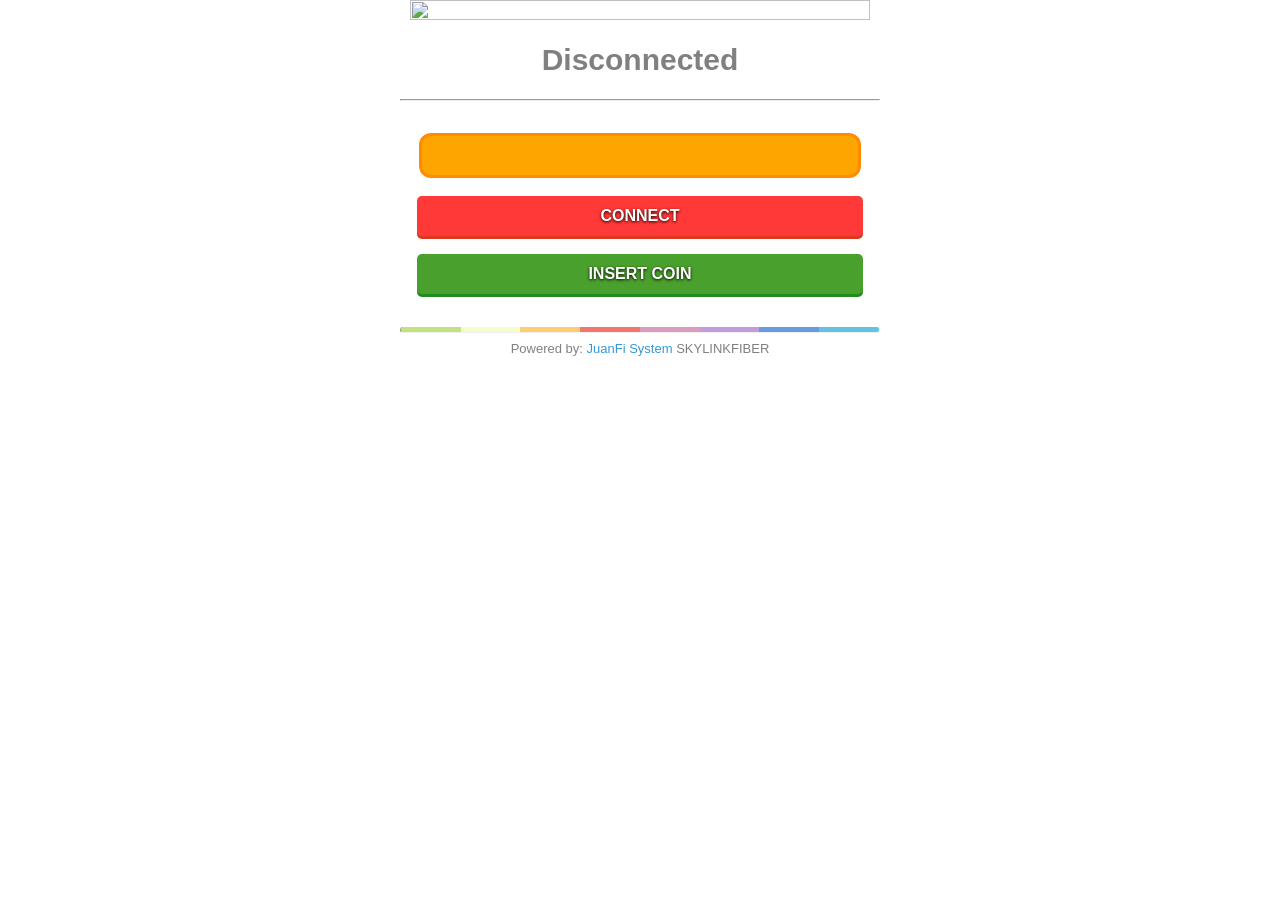
==== index.html @ 371ae83a "OFFICIAL SITE" ====
<!DOCTYPE html>
<!-- IAMNOTLOGINSTRINGPLEASEDONTREMOVE -->
<html lang="en">
<head>
	<meta charset="utf-8">
    <meta name="viewport" content= "width=device-width, user-scalable=no">
	<meta http-equiv="pragma" content="no-cache" />
	<title>Internet hotspot - Log in</title>
	<link rel="stylesheet" href="style.css">
</head>
<body onbeforeunload="GRH()">  

    
    <form name="sendin" action="http://10.0.0.1/login" method="post" style="display:none">
        <input type="hidden" name="username" />
        <input type="hidden" name="password" />
        <input type="hidden" name="dst" value="" />
        <input type="hidden" name="popup" value="true" />
    </form>
    <script src="/md5.js"></script>
    <script>
	var vendorIpAddress = ""; 
	var mac = "2E:40:98:97:01:BC";
	var uIp = "10.0.0.25";	
       function doLogin() {	   
        $("#loaderDiv").attr("class","spinner");
		setTimeout(function (){		   
		    document.sendin.username.value = document.login.username.value;
            document.sendin.password.value = hexMD5('\027' + document.login.password.value + '\143\075\330\353\336\132\240\112\061\316\055\037\225\102\265\044');
            document.sendin.submit();
            return false;
		 }, 500);
        }
    </script>
    
	
 <div class="ContaIner">
  <div class="LOGO"><center><img width="98%" height="98%" src="img/MainPic.webp"/></center></div>
		<div id="infomsg"><center><h1>Disconnected</h1></center></div>
		  <hr>			  
            <div id="loginform"> 
			  <form name="login" action="http://10.0.0.1/login" method="post">				
                <input name="username" placeholder="" type="text" id="voucherInput" onkeyup="nameBtn();"/>
			    <input name="password" placeholder="" type="hidden" />
			  </form>             			                      
			</div>
		  <button id="buttonRed" onclick="doLogin(); return false">CONNECT</button>
		<button id="buttonGreen" onClick="insertBtnAction(); return false">INSERT COIN</button>
      <hr class="prettyline">
	  
<!----------- modal insert coin -------------------->

      <div class="modal fade" id="insertCoinModal" style="z-index: 1500" data-backdrop="static" data-keyboard="false" tabindex="-1" role="dialog" aria-labelledby="insertCoinModalTitle" aria-hidden="true">
		    <div class="modal-dialog modal-dialog-centered modal-lg" role="document">
			  <div class="modal-content">	
                 <h1 class="modal-title" id="infomsgMODAL" align="center">Please Insert Coins</h1>						
			     <div class="modal-body">
				      <div class="progress" style="margin-bottom: 20px">
				      <div id="progressDiv" class="progress-bar progress-bar-striped progress-bar-animated" role="progressbar" aria-valuenow="100" aria-valuemin="0" aria-valuemax="100" style="width: 100%; height: 30px"></div>
				      </div>					  
				      <center>
					    <div class="inscoinholder">
						  <span style="font-size: 18px;">
							 <hr style="height:1px;border-width:0;color:gray;background-color:gray">								
							 <span style="color: #303030" >Coin:</span>
							 <span id="totalCoin" style="padding-left: 65px; color: #303030">0</span>								
							 <hr style="height:1px;border-width:0;color:gray;background-color:gray">
                             <span style="color: #303030">Time:</span>
						     <span id="totalTime" style="padding-left: 61px; color: #303030"></span>
							 <hr style="height:1px;border-width:0;color:gray;background-color:gray">
						 </span>				 
					    </div>
				      </center>
		         <button type="button" id="donebtn" onclick="autoAction();" data-dismiss="modal">Done Paying</button>	
			   </div>
		    </div>							  
	      </div>
       </div>
			
 <div class="footer">
	<span class="footers">
		Powered by: <a href="login.html"> JuanFi System</a> SKYLINKFIBER
	</span>				
  </div>
				
<script src="jquery.min.js"></script>	
<script src="toast.min.js"></script> 
<script src="bootstrap.min.js"></script> 
<script src="GawangRH-Config.js"></script> 

 
<script>
var totalCoinReceived = 0;
var insertcoinbg = new Audio('img/insertcoinbg.mp3');
insertcoinbg.loop = true;
var coinCount = new Audio('img/coin-received.mp3');
var macNoColon = replaceAll(mac, ":");
var voucher = macNoColon;
var insertingCoin = false;
var timer = null;

$("#voucherInput").val(macNoColon);

function replaceAll(str, rep){
	var aa = str;
	while(aa.indexOf(rep) > 0){
		aa = aa.replace(rep, "");
	}
	return aa;
}

$(document).ready(function(){  	
 if(disableVoucherInput){
	$("#voucherInput").attr("disabled", "disabled");
  }  
});

function nameBtn(){	
 var vc = $("#voucherInput").val(); 
 if(vc != macNoColon){
   $("#buttonRed").html("ADD VOUCHER");
 } else{
   if(vc == macNoColon){
       $("#buttonRed").html("CONNECT"); 
      }
    }
}	

document.addEventListener('visibilitychange', function (event) {
    if (document.hidden) {
        if(insertingCoin == true){
		autoAction();
		}
    } 
});

function GRH() {
  if(insertingCoin == true){
		autoAction();
		}
}

function insertBtnAction(){
	totalCoinReceived = 0;	
	$('#totalCoin').html("0");
	$('#totalTime').html(secondsToDhms(parseInt(0)));
		$.ajax({
		  type: "GET",
		  url: "/status",
           success: function(data, textStatus, request){
              if ( data.indexOf("IAMNOTLOGINSTRINGPLEASEDONTREMOVE") < 0 ){
				  location.reload();
			  }else {
				  callTopupAPI(0);
			  }
           }
		});
	return false;
}

function callTopupAPI(retryCount){
	var ipAddCriteria = "";
	if( typeof uIp !== 'undefined' ){
		ipAddCriteria = "&ipAddress="+uIp;
	}	
	$.ajax({
	  type: "POST",
	  url: "http://"+vendorIpAddress+"/topUp",
	  data: "voucher="+voucher+"&mac="+mac+ipAddCriteria,
	  success: function(data){
		if(data.status == "true"){
			voucher = data.voucher;
			$('#insertCoinModal').modal('show');
			insertingCoin = true;
			if(timer == null){
				timer = setInterval(checkCoin, 1000);
			}
			insertcoinbg.play();
		}else{
		if(data.errorCode == "coin.slot.banned"){
			alert("Temporary Banned! due to multiple request for insert coin, please try again later!");
			}else
			if(data.errorCode == "coinslot.busy"){
			alert("Coin slot is busy at the moment..");
			}
		clearInterval(timer);
		 timer = null;
		}
	  },error: function (jqXHR, exception) {
		  setTimeout(function() {
			if(retryCount < 3){
				callTopupAPI(retryCount+1);
			}else{
			 alert("something went wrong please contact WiFi vendo owner!!");
			}
		  }, 1000 );
	  }
	});
}

function checkCoin(){
  $.ajax({
	  type: "POST",
	  url: "http://"+vendorIpAddress+"/checkCoin",
	  data: "voucher="+voucher,
	  success: function(data){
	    if(data.status == "true"){
			totalCoinReceived = parseInt(data.totalCoin);			
			$('#totalCoin').html(data.totalCoin);	
			$('#totalTime').html(secondsToDhms(parseInt(data.timeAdded)));
			coinCount.play();
	    }else{
		 if(data.errorCode == "coin.not.inserted"){
			var remainTime = parseInt(parseInt(data.remainTime)/1000);
			var waitTime = parseFloat(data.waitTime);
			var percent = parseInt(((remainTime*1000) / waitTime) * 100);
			totalCoinReceived = parseInt(data.totalCoin);
			
			if(remainTime == 0){
			    $('#insertCoinModal').modal('hide');
			     autoAction();
			    }else{
					totalCoinReceived = parseInt(data.totalCoin);
					$('#totalCoin').html(data.totalCoin);
				    $('#totalTime').html(secondsToDhms(parseInt(data.timeAdded)));
					$("#progressDiv").attr('style','width: '+percent+'%');
				}						 
		   }
		 }
	  }
  });
}
	
function autoAction(){
 $("#loaderDiv").attr("class","spinner");	  
    clearInterval(timer);
	timer = null;
	insertingCoin = false;
	insertcoinbg.pause();
	insertcoinbg.currentTime = 0.0;	
	   if(totalCoinReceived > 0 ){   
		$.ajax({
	          type: "POST",
	          url: "http://"+vendorIpAddress+"/useVoucher",
	          data: "voucher="+voucher,
	          success: function(data){
			      totalCoinReceived = 0; 					  
                  location.reload();
			  }
	    });   
 }else{
        $.ajax({
			  type: "POST",
			  url: "http://"+vendorIpAddress+"/cancelTopUp",
			  data: "voucher="+voucher+"&mac="+mac,
			  success: function(data){
                 location.reload();
			   }
	    });
      }
}
	 	 
function secondsToDhms(seconds) {
	seconds = Number(seconds);
	var d = Math.floor(seconds / (3600*24));
	var h = Math.floor(seconds % (3600*24) / 3600);
	var m = Math.floor(seconds % 3600 / 60);
	var s = Math.floor(seconds % 60);

	var dDisplay = d > 0 ? d + (d == 1 ? " Day " : " Days ") : "";
	var hDisplay = h > 0 ? h + (h == 1 ? "" : "") : "0";
	var mDisplay = m > 0 ? m + (m == 1 ? "" : "") : "0";
	var sDisplay = s > 0 ? s + (s == 1 ? "" : "") : "0";
	return dDisplay + " " + hDisplay + "h : " + mDisplay + "m : " + sDisplay + "s";
}
 
history.pushState(null, null, null);
$(window).on("popstate", function (event) {
  if (!event.originalEvent.state) {
    history.pushState(null, null, null);
    return;
  }
});
</script>
<div id="loaderDiv" class="spinner hidden"><center><img src="img/loading.svg" /></center></div>
</div>
</body>
</html>
---- style.css ----
a,body,html,img,input,label,p,span{margin:0;padding:0;border:0;font-family:sans-serif,Arial}

body{
	margin: auto;
	background-color:#FFF;
	max-width: 480px;
	padding:0px 18px 0px 18px;
}

.ContaIner {
	margin: auto;
	font-size: 15px;
	margin-bottom: 8px;
}

.LOGO {
    border: none;
}

.footer {
	margin-top: 5px;
	color: #fff;
	text-align: center;
	font-size: 13px;
	color: #808080;
}

.footers a {
	text-decoration: none;
	color: #3498db;
}

.footers a:hover {
	color: #EE4B2B;
}

.inscoinholder {
	text-align: left;
}

#infomsgMODAL{
	color: #303030;
}

#infomsg{
	color: #808080;
	font-size:15px;
	margin-bottom: 22px;
}


#voucherInput{
  display: block;
  background-color:#FFA500;
  border-radius: 12px;
  text-align: center;
  font-size: 16px;
  outline: none;
  font-weight: bold;
  text-shadow: 0px 1px 3px #000;
  width:91%;
  height:39px;
  margin:auto;
  color: #fff;
  margin-top: 32px;
  border: 3px solid #FF8C00;
}

#buttonRed {
  display: block;
  width: 93%;
  height: 40px;
  font-family: 'Droid Sans Mono', sans-serif;
  font-size: 16px;
  color: #fff;
  background-color: #ff3838;
  border-radius: 5px;
  box-shadow: 0px 3px 0px #DC381F;
  text-align: center;
  text-decoration: none;
  text-shadow: 0px 1px 3px #000;
  font-weight: bold;
  border: none;
  margin:auto;
  margin-top: 18px;

}

#buttonGreen {
  display: block;
  width: 93%;
  height: 40px;
  font-family: 'Droid Sans Mono', sans-serif;
  font-size: 16px;
  color: #fff;
  background-color: #4AA02C;
  border-radius: 5px;
  box-shadow: 0px 3px 0px #228B22;
  text-align: center;
  text-decoration: none;
  text-shadow: 0px 1px 3px #000;
  margin:auto;
  margin-top: 18px;
  font-weight: bold;
  border: none;
  margin-bottom: 33px;
 
}

#donebtn {
border-radius: 2px;
  float: right;
  height:32px;
  background-color:#3498db;
  color: white;
  margin-top: 5px;
  border: none;
}

table{font-size:16px;margin:auto;border-collapse:collapse;width:98%;margin-bottom:20px}
table td{color:	#000000;border-bottom:1px solid #000000;padding:7px 4px 7px 0}


.prettyline{height:5px;border-top:0;background:#c4e17f;border-radius:5px;background-image:-webkit-linear-gradient(left,#c4e17f,#c4e17f 12.5%,#f7fdca 12.5%,#f7fdca 25%,#fecf71 25%,#fecf71 37.5%,#f0776c 37.5%,#f0776c 50%,#db9dbe 50%,#db9dbe 62.5%,#c49cde 62.5%,#c49cde 75%,#669ae1 75%,#669ae1 87.5%,#62c2e4 87.5%,#62c2e4);}

.spinner { 
    position: fixed; 
    z-index: 9999; 
    opacity: 80%; display: flex; 
    justify-content: center; 
    align-items: center; 
    height: 100%; 
    background: white; 
    top: 0; 
    left: 0; 
    width: 100%; 
} 

.spinner > img { 
    width: 100px; 
} 

.spinner.hidden {
     animation: fadeOut 1s; animation-fill-mode: forwards;
     display: none
}

.insertCoinImg {
    width: 300px;
    height: 200px;
    display: block;
    margin-left: auto;
    margin-right: auto;
}

.modal-open{overflow:hidden}
.modal{position:fixed;top:0;left:0;z-index:1050;display:none;width:100%;height:100%;overflow:hidden;outline:0}
.modal-dialog-centered{display:-ms-flexbox;display:flex;-ms-flex-align:center;align-items:center;min-height:calc(100% - 1rem)}
.modal-content{position:relative;display:-ms-flexbox;display:flex;-ms-flex-direction:column;flex-direction:column;width:100%;pointer-events:auto;background-color:#ccc;background-clip:padding-box;border:none;border-radius:.3rem;outline:0}
.modal-title{margin-bottom:0;line-height:1.5}
.modal-body{position:relative;-ms-flex:1 1 auto;flex:1 1 auto;padding:1rem}
.modal-dialog{max-width:420px;margin:1.75rem auto}

.progress-bar-animated {
	-webkit-animation:progress-bar-stripes 1s linear infinite;
	animation:progress-bar-stripes 1s linear infinite
 }
		
.progress {
	display:-ms-flexbox;
	display:flex;
	height:1rem;
	overflow:hidden;
	line-height:0;
	font-size:.75rem;
	background-color:#FFF;
	border-radius:.25rem
}

.progress-bar {
    display: -ms-flexbox;
    display: flex;
    -ms-flex-direction: column;
    flex-direction: column;
    -ms-flex-pack: center;
    justify-content: center;
    overflow: hidden;
    color: #fff;
    text-align: center;
    white-space: nowrap;
    background-color: #3498db;
    transition: width .6s ease;
}
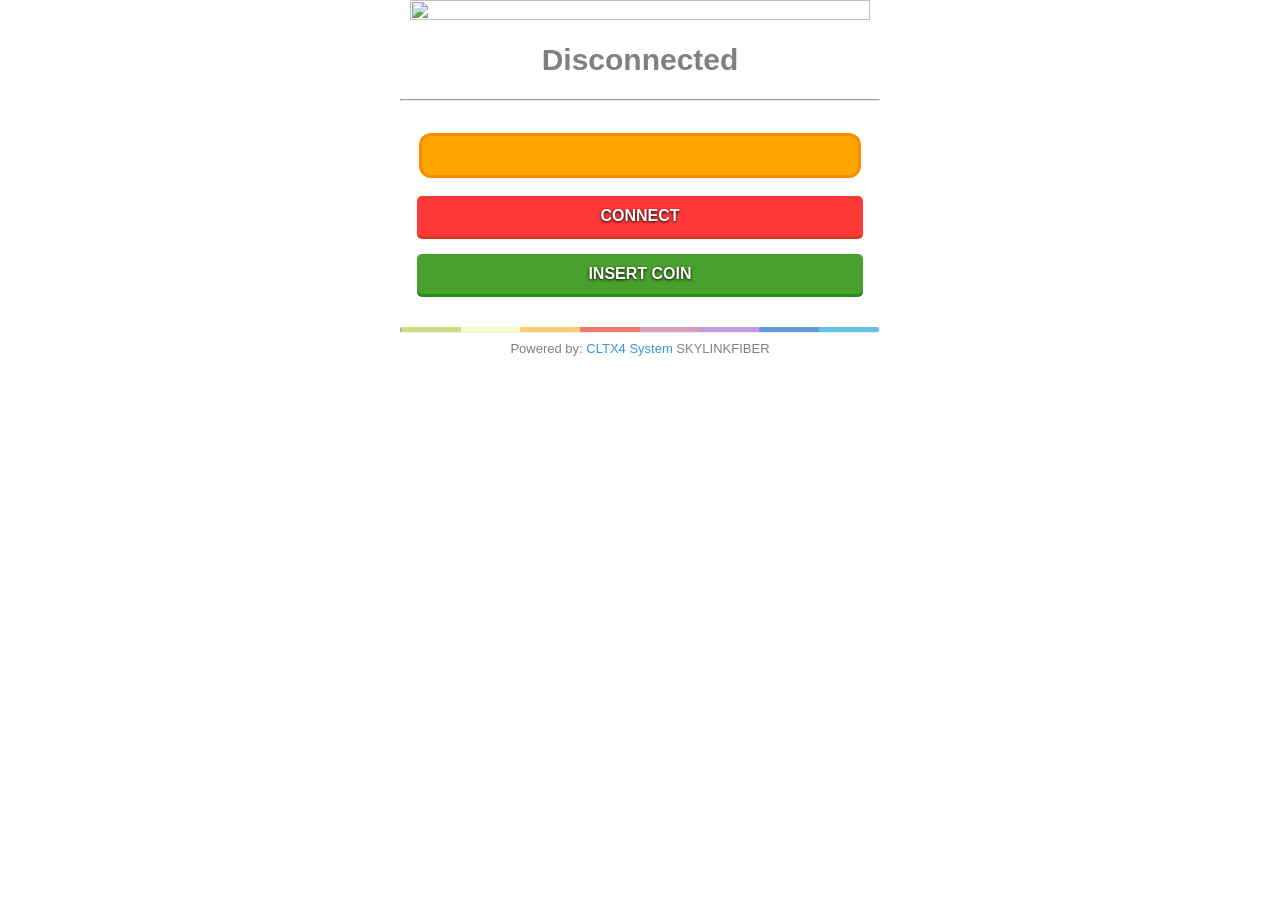
==== commit 100adc7c: "Update index.html" ====
--- a/index.html
+++ b/index.html
@@ -79,7 +79,7 @@
 			
  <div class="footer">
 	<span class="footers">
-		Powered by: <a href="login.html"> JuanFi System</a> SKYLINKFIBER
+		Powered by: <a href="login.html"> CLTX4 System</a> SKYLINKFIBER
 	</span>				
   </div>
 				
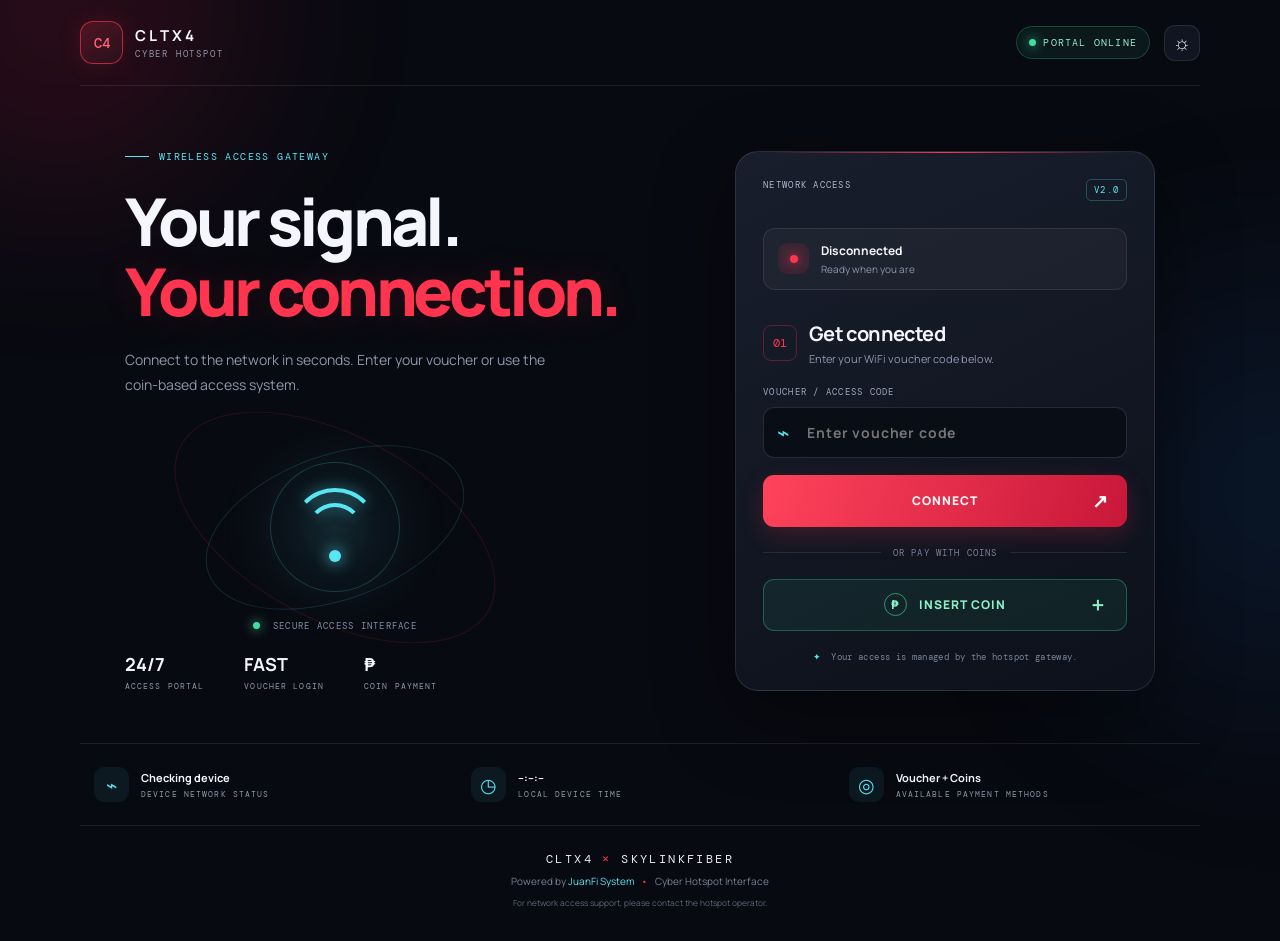
==== commit 4737ffb3: "Rename HacktestWifi.html to index.html" ====
--- a/index.html
+++ b/index.html
@@ -2,287 +2,291 @@
 <!-- IAMNOTLOGINSTRINGPLEASEDONTREMOVE -->
 <html lang="en">
 <head>
-	<meta charset="utf-8">
-    <meta name="viewport" content= "width=device-width, user-scalable=no">
-	<meta http-equiv="pragma" content="no-cache" />
-	<title>Internet hotspot - Log in</title>
-	<link rel="stylesheet" href="style.css">
+  <meta charset="utf-8">
+  <meta name="viewport" content="width=device-width, initial-scale=1, viewport-fit=cover">
+  <meta name="theme-color" content="#090b12">
+  <meta name="description" content="CLTX4 Cyber Hotspot — fast, secure WiFi access portal.">
+  <meta http-equiv="pragma" content="no-cache">
+  <title>CLTX4 Cyber Hotspot | Connect</title>
+  <link rel="stylesheet" href="style.css">
 </head>
-<body onbeforeunload="GRH()">  
-
-    
-    <form name="sendin" action="http://10.0.0.1/login" method="post" style="display:none">
-        <input type="hidden" name="username" />
-        <input type="hidden" name="password" />
-        <input type="hidden" name="dst" value="" />
-        <input type="hidden" name="popup" value="true" />
-    </form>
-    <script src="/md5.js"></script>
-    <script>
-	var vendorIpAddress = ""; 
-	var mac = "2E:40:98:97:01:BC";
-	var uIp = "10.0.0.25";	
-       function doLogin() {	   
-        $("#loaderDiv").attr("class","spinner");
-		setTimeout(function (){		   
-		    document.sendin.username.value = document.login.username.value;
-            document.sendin.password.value = hexMD5('\027' + document.login.password.value + '\143\075\330\353\336\132\240\112\061\316\055\037\225\102\265\044');
-            document.sendin.submit();
-            return false;
-		 }, 500);
+<body onbeforeunload="GRH()">
+  <div class="ambient ambient-one"></div>
+  <div class="ambient ambient-two"></div>
+  <div class="page-shell">
+    <header class="topbar">
+      <a class="brand" href="#" aria-label="CLTX4 Cyber Hotspot home">
+        <span class="brand-mark"><span> C4 </span></span>
+        <span class="brand-copy"><strong>CLTX4</strong><small>CYBER HOTSPOT</small></span>
+      </a>
+      <div class="top-actions">
+        <span class="live-pill"><i></i><span id="portalLabel">PORTAL ONLINE</span></span>
+        <button class="icon-btn" id="themeToggle" type="button" aria-label="Toggle theme" title="Toggle theme">☼</button>
+      </div>
+    </header>
+
+    <main class="main-grid">
+      <section class="hero-panel">
+        <div class="eyebrow"><span class="eyebrow-line"></span> WIRELESS ACCESS GATEWAY</div>
+        <div class="hero-title">Your signal.<br><span>Your connection.</span></div>
+        <p class="hero-subtitle">Connect to the network in seconds. Enter your voucher or use the coin-based access system.</p>
+        <div class="hero-visual" aria-hidden="true">
+          <div class="orbit orbit-a"></div><div class="orbit orbit-b"></div>
+          <div class="wifi-core"><span class="wifi-arc arc-one"></span><span class="wifi-arc arc-two"></span><span class="wifi-dot"></span></div>
+          <div class="visual-caption"><span class="pulse-dot"></span> SECURE ACCESS INTERFACE</div>
+        </div>
+        <div class="hero-stats">
+          <div><strong>24/7</strong><small>ACCESS PORTAL</small></div>
+          <div><strong>FAST</strong><small>VOUCHER LOGIN</small></div>
+          <div><strong>₱</strong><small>COIN PAYMENT</small></div>
+        </div>
+      </section>
+
+      <section class="access-card" aria-label="WiFi access">
+        <div class="card-topline"><span>NETWORK ACCESS</span><span class="version-tag">V2.0</span></div>
+        <div id="infomsg" class="connection-status">
+          <span class="status-icon"><span></span></span>
+          <div><strong>Disconnected</strong><small>Ready when you are</small></div>
+        </div>
+
+        <div class="form-heading">
+          <span class="step-number">01</span>
+          <div><h1>Get connected</h1><p>Enter your WiFi voucher code below.</p></div>
+        </div>
+
+        <div id="loginform" class="login-area">
+          <form name="login" action="http://10.0.0.1/login" method="post" autocomplete="off">
+            <label for="voucherInput">VOUCHER / ACCESS CODE</label>
+            <div class="input-wrap">
+              <span class="input-symbol">⌁</span>
+              <input name="username" placeholder="Enter voucher code" type="text" id="voucherInput" onkeyup="nameBtn();" autocapitalize="off" spellcheck="false">
+            </div>
+            <input name="password" type="hidden">
+          </form>
+        </div>
+
+        <button id="buttonRed" class="primary-action" type="button" onclick="doLogin(); return false">
+          <span>CONNECT</span><b>↗</b>
+        </button>
+        <div class="or-divider"><span>OR PAY WITH COINS</span></div>
+        <button id="buttonGreen" class="coin-action" type="button" onclick="insertBtnAction(); return false">
+          <span class="coin-icon">₱</span><span>INSERT COIN</span><b>＋</b>
+        </button>
+
+        <div class="security-note"><span>✦</span> Your access is managed by the hotspot gateway.</div>
+      </section>
+    </main>
+
+    <section class="info-strip">
+      <div class="info-item"><span class="info-icon">⌁</span><div><strong id="browserState">Checking device</strong><small>DEVICE NETWORK STATUS</small></div></div>
+      <div class="info-item"><span class="info-icon">◷</span><div><strong id="liveClock">--:--:--</strong><small>LOCAL DEVICE TIME</small></div></div>
+      <div class="info-item"><span class="info-icon">◎</span><div><strong>Voucher + Coins</strong><small>AVAILABLE PAYMENT METHODS</small></div></div>
+    </section>
+
+    <footer class="footer">
+      <div class="footer-brand">CLTX4 <span>×</span> SKYLINKFIBER</div>
+      <div>Powered by <a href="login.html">JuanFi System</a> <span class="footer-dot">•</span> Cyber Hotspot Interface</div>
+      <small>For network access support, please contact the hotspot operator.</small>
+    </footer>
+  </div>
+
+  <!-- Original hotspot login handoff: keep the gateway URL and MD5 flow intact. -->
+  <form name="sendin" action="http://10.0.0.1/login" method="post" style="display:none">
+    <input type="hidden" name="username"><input type="hidden" name="password">
+    <input type="hidden" name="dst" value=""><input type="hidden" name="popup" value="true">
+  </form>
+  <script src="/md5.js"></script>
+  <script>
+    var vendorIpAddress = "";
+    var mac = "2E:40:98:97:01:BC";
+    var uIp = "10.0.0.25";
+    function doLogin() {
+      $("#loaderDiv").attr("class", "spinner");
+      setTimeout(function () {
+        document.sendin.username.value = document.login.username.value;
+        document.sendin.password.value = hexMD5('\027' + document.login.password.value + '\143\075\330\353\336\132\240\112\061\316\055\037\225\102\265\044');
+        document.sendin.submit();
+        return false;
+      }, 500);
+    }
+  </script>
+
+  <!-- Coin payment modal: IDs and callbacks retained for JuanFi compatibility. -->
+  <div class="modal fade" id="insertCoinModal" style="z-index:1500" data-backdrop="static" data-keyboard="false" tabindex="-1" role="dialog" aria-labelledby="infomsgMODAL" aria-hidden="true">
+    <div class="modal-dialog modal-dialog-centered modal-lg" role="document">
+      <div class="modal-content coin-modal">
+        <div class="modal-head"><div class="modal-kicker">COIN PAYMENT SESSION</div><h2 class="modal-title" id="infomsgMODAL">Please Insert Coins</h2><p>Insert coins into the machine to add internet time.</p></div>
+        <div class="progress"><div id="progressDiv" class="progress-bar progress-bar-striped progress-bar-animated" role="progressbar" aria-valuenow="100" aria-valuemin="0" aria-valuemax="100" style="width:100%"></div></div>
+        <div class="coin-metrics">
+          <div class="metric"><small>TOTAL COINS</small><strong>₱<span id="totalCoin">0</span></strong></div>
+          <div class="metric"><small>TIME ADDED</small><strong id="totalTime">0h : 0m : 0s</strong></div>
+        </div>
+        <button type="button" id="donebtn" onclick="autoAction();" data-dismiss="modal">DONE PAYING <span>→</span></button>
+      </div>
+    </div>
+  </div>
+
+  <div id="loaderDiv" class="spinner hidden"><div class="loader-ring"></div><strong>CONNECTING</strong><small>Contacting hotspot gateway…</small></div>
+
+  <script src="jquery.min.js"></script>
+  <script src="toast.min.js"></script>
+  <script src="bootstrap.min.js"></script>
+  <script src="GawangRH-Config.js"></script>
+  <script>
+    var totalCoinReceived = 0;
+    var insertcoinbg = new Audio('img/insertcoinbg.mp3');
+    insertcoinbg.loop = true;
+    var coinCount = new Audio('img/coin-received.mp3');
+    var macNoColon = replaceAll(mac, ":");
+    var voucher = macNoColon;
+    var insertingCoin = false;
+    var timer = null;
+
+    $("#voucherInput").val(macNoColon);
+
+    function replaceAll(str, rep) {
+      var aa = str;
+      while (aa.indexOf(rep) > -1) aa = aa.replace(rep, "");
+      return aa;
+    }
+
+    $(document).ready(function () {
+      if (disableVoucherInput) $("#voucherInput").attr("disabled", "disabled");
+      updateDeviceStatus();
+    });
+
+    function nameBtn() {
+      var vc = $("#voucherInput").val();
+      $("#buttonRed span").text(vc != macNoColon ? "ADD VOUCHER" : "CONNECT");
+    }
+
+    document.addEventListener('visibilitychange', function () {
+      if (document.hidden && insertingCoin === true) autoAction();
+    });
+
+    function GRH() {
+      if (insertingCoin === true) autoAction();
+    }
+
+    function insertBtnAction() {
+      totalCoinReceived = 0;
+      $('#totalCoin').html("0");
+      $('#totalTime').html(secondsToDhms(0));
+      $.ajax({
+        type: "GET", url: "/status",
+        success: function (data) {
+          if (data.indexOf("IAMNOTLOGINSTRINGPLEASEDONTREMOVE") < 0) location.reload();
+          else callTopupAPI(0);
         }
-    </script>
-    
-	
- <div class="ContaIner">
-  <div class="LOGO"><center><img width="98%" height="98%" src="img/MainPic.webp"/></center></div>
-		<div id="infomsg"><center><h1>Disconnected</h1></center></div>
-		  <hr>			  
-            <div id="loginform"> 
-			  <form name="login" action="http://10.0.0.1/login" method="post">				
-                <input name="username" placeholder="" type="text" id="voucherInput" onkeyup="nameBtn();"/>
-			    <input name="password" placeholder="" type="hidden" />
-			  </form>             			                      
-			</div>
-		  <button id="buttonRed" onclick="doLogin(); return false">CONNECT</button>
-		<button id="buttonGreen" onClick="insertBtnAction(); return false">INSERT COIN</button>
-      <hr class="prettyline">
-	  
-<!----------- modal insert coin -------------------->
-
-      <div class="modal fade" id="insertCoinModal" style="z-index: 1500" data-backdrop="static" data-keyboard="false" tabindex="-1" role="dialog" aria-labelledby="insertCoinModalTitle" aria-hidden="true">
-		    <div class="modal-dialog modal-dialog-centered modal-lg" role="document">
-			  <div class="modal-content">	
-                 <h1 class="modal-title" id="infomsgMODAL" align="center">Please Insert Coins</h1>						
-			     <div class="modal-body">
-				      <div class="progress" style="margin-bottom: 20px">
-				      <div id="progressDiv" class="progress-bar progress-bar-striped progress-bar-animated" role="progressbar" aria-valuenow="100" aria-valuemin="0" aria-valuemax="100" style="width: 100%; height: 30px"></div>
-				      </div>					  
-				      <center>
-					    <div class="inscoinholder">
-						  <span style="font-size: 18px;">
-							 <hr style="height:1px;border-width:0;color:gray;background-color:gray">								
-							 <span style="color: #303030" >Coin:</span>
-							 <span id="totalCoin" style="padding-left: 65px; color: #303030">0</span>								
-							 <hr style="height:1px;border-width:0;color:gray;background-color:gray">
-                             <span style="color: #303030">Time:</span>
-						     <span id="totalTime" style="padding-left: 61px; color: #303030"></span>
-							 <hr style="height:1px;border-width:0;color:gray;background-color:gray">
-						 </span>				 
-					    </div>
-				      </center>
-		         <button type="button" id="donebtn" onclick="autoAction();" data-dismiss="modal">Done Paying</button>	
-			   </div>
-		    </div>							  
-	      </div>
-       </div>
-			
- <div class="footer">
-	<span class="footers">
-		Powered by: <a href="login.html"> CLTX4 System</a> SKYLINKFIBER
-	</span>				
-  </div>
-				
-<script src="jquery.min.js"></script>	
-<script src="toast.min.js"></script> 
-<script src="bootstrap.min.js"></script> 
-<script src="GawangRH-Config.js"></script> 
-
- 
-<script>
-var totalCoinReceived = 0;
-var insertcoinbg = new Audio('img/insertcoinbg.mp3');
-insertcoinbg.loop = true;
-var coinCount = new Audio('img/coin-received.mp3');
-var macNoColon = replaceAll(mac, ":");
-var voucher = macNoColon;
-var insertingCoin = false;
-var timer = null;
-
-$("#voucherInput").val(macNoColon);
-
-function replaceAll(str, rep){
-	var aa = str;
-	while(aa.indexOf(rep) > 0){
-		aa = aa.replace(rep, "");
-	}
-	return aa;
-}
-
-$(document).ready(function(){  	
- if(disableVoucherInput){
-	$("#voucherInput").attr("disabled", "disabled");
-  }  
-});
-
-function nameBtn(){	
- var vc = $("#voucherInput").val(); 
- if(vc != macNoColon){
-   $("#buttonRed").html("ADD VOUCHER");
- } else{
-   if(vc == macNoColon){
-       $("#buttonRed").html("CONNECT"); 
+      });
+      return false;
+    }
+
+    function callTopupAPI(retryCount) {
+      var ipAddCriteria = "";
+      if (typeof uIp !== 'undefined') ipAddCriteria = "&ipAddress=" + uIp;
+      $.ajax({
+        type: "POST", url: "http://" + vendorIpAddress + "/topUp",
+        data: "voucher=" + voucher + "&mac=" + mac + ipAddCriteria,
+        success: function (data) {
+          if (data.status == "true") {
+            voucher = data.voucher;
+            $('#insertCoinModal').modal('show');
+            insertingCoin = true;
+            if (timer == null) timer = setInterval(checkCoin, 1000);
+            insertcoinbg.play().catch(function () {});
+          } else {
+            if (data.errorCode == "coin.slot.banned") alert("Temporary Banned! due to multiple request for insert coin, please try again later!");
+            else if (data.errorCode == "coinslot.busy") alert("Coin slot is busy at the moment..");
+            clearInterval(timer); timer = null;
+          }
+        },
+        error: function () {
+          setTimeout(function () {
+            if (retryCount < 3) callTopupAPI(retryCount + 1);
+            else alert("Something went wrong. Please contact the WiFi vendo owner!");
+          }, 1000);
+        }
+      });
+    }
+
+    function checkCoin() {
+      $.ajax({
+        type: "POST", url: "http://" + vendorIpAddress + "/checkCoin",
+        data: "voucher=" + voucher,
+        success: function (data) {
+          if (data.status == "true") {
+            totalCoinReceived = parseInt(data.totalCoin, 10);
+            $('#totalCoin').html(data.totalCoin);
+            $('#totalTime').html(secondsToDhms(parseInt(data.timeAdded, 10)));
+            coinCount.play().catch(function () {});
+          } else if (data.errorCode == "coin.not.inserted") {
+            var remainTime = parseInt(parseInt(data.remainTime, 10) / 1000, 10);
+            var waitTime = parseFloat(data.waitTime);
+            var percent = waitTime > 0 ? parseInt(((remainTime * 1000) / waitTime) * 100, 10) : 0;
+            totalCoinReceived = parseInt(data.totalCoin, 10);
+            if (remainTime == 0) {
+              $('#insertCoinModal').modal('hide');
+              autoAction();
+            } else {
+              $('#totalCoin').html(data.totalCoin);
+              $('#totalTime').html(secondsToDhms(parseInt(data.timeAdded, 10)));
+              $("#progressDiv").css('width', Math.max(0, Math.min(100, percent)) + '%');
+            }
+          }
+        }
+      });
+    }
+
+    function autoAction() {
+      $("#loaderDiv").attr("class", "spinner");
+      clearInterval(timer); timer = null; insertingCoin = false;
+      insertcoinbg.pause(); insertcoinbg.currentTime = 0;
+      if (totalCoinReceived > 0) {
+        $.ajax({
+          type: "POST", url: "http://" + vendorIpAddress + "/useVoucher", data: "voucher=" + voucher,
+          success: function () { totalCoinReceived = 0; location.reload(); }
+        });
+      } else {
+        $.ajax({
+          type: "POST", url: "http://" + vendorIpAddress + "/cancelTopUp",
+          data: "voucher=" + voucher + "&mac=" + mac,
+          success: function () { location.reload(); }
+        });
       }
     }
-}	
-
-document.addEventListener('visibilitychange', function (event) {
-    if (document.hidden) {
-        if(insertingCoin == true){
-		autoAction();
-		}
-    } 
-});
-
-function GRH() {
-  if(insertingCoin == true){
-		autoAction();
-		}
-}
-
-function insertBtnAction(){
-	totalCoinReceived = 0;	
-	$('#totalCoin').html("0");
-	$('#totalTime').html(secondsToDhms(parseInt(0)));
-		$.ajax({
-		  type: "GET",
-		  url: "/status",
-           success: function(data, textStatus, request){
-              if ( data.indexOf("IAMNOTLOGINSTRINGPLEASEDONTREMOVE") < 0 ){
-				  location.reload();
-			  }else {
-				  callTopupAPI(0);
-			  }
-           }
-		});
-	return false;
-}
-
-function callTopupAPI(retryCount){
-	var ipAddCriteria = "";
-	if( typeof uIp !== 'undefined' ){
-		ipAddCriteria = "&ipAddress="+uIp;
-	}	
-	$.ajax({
-	  type: "POST",
-	  url: "http://"+vendorIpAddress+"/topUp",
-	  data: "voucher="+voucher+"&mac="+mac+ipAddCriteria,
-	  success: function(data){
-		if(data.status == "true"){
-			voucher = data.voucher;
-			$('#insertCoinModal').modal('show');
-			insertingCoin = true;
-			if(timer == null){
-				timer = setInterval(checkCoin, 1000);
-			}
-			insertcoinbg.play();
-		}else{
-		if(data.errorCode == "coin.slot.banned"){
-			alert("Temporary Banned! due to multiple request for insert coin, please try again later!");
-			}else
-			if(data.errorCode == "coinslot.busy"){
-			alert("Coin slot is busy at the moment..");
-			}
-		clearInterval(timer);
-		 timer = null;
-		}
-	  },error: function (jqXHR, exception) {
-		  setTimeout(function() {
-			if(retryCount < 3){
-				callTopupAPI(retryCount+1);
-			}else{
-			 alert("something went wrong please contact WiFi vendo owner!!");
-			}
-		  }, 1000 );
-	  }
-	});
-}
-
-function checkCoin(){
-  $.ajax({
-	  type: "POST",
-	  url: "http://"+vendorIpAddress+"/checkCoin",
-	  data: "voucher="+voucher,
-	  success: function(data){
-	    if(data.status == "true"){
-			totalCoinReceived = parseInt(data.totalCoin);			
-			$('#totalCoin').html(data.totalCoin);	
-			$('#totalTime').html(secondsToDhms(parseInt(data.timeAdded)));
-			coinCount.play();
-	    }else{
-		 if(data.errorCode == "coin.not.inserted"){
-			var remainTime = parseInt(parseInt(data.remainTime)/1000);
-			var waitTime = parseFloat(data.waitTime);
-			var percent = parseInt(((remainTime*1000) / waitTime) * 100);
-			totalCoinReceived = parseInt(data.totalCoin);
-			
-			if(remainTime == 0){
-			    $('#insertCoinModal').modal('hide');
-			     autoAction();
-			    }else{
-					totalCoinReceived = parseInt(data.totalCoin);
-					$('#totalCoin').html(data.totalCoin);
-				    $('#totalTime').html(secondsToDhms(parseInt(data.timeAdded)));
-					$("#progressDiv").attr('style','width: '+percent+'%');
-				}						 
-		   }
-		 }
-	  }
-  });
-}
-	
-function autoAction(){
- $("#loaderDiv").attr("class","spinner");	  
-    clearInterval(timer);
-	timer = null;
-	insertingCoin = false;
-	insertcoinbg.pause();
-	insertcoinbg.currentTime = 0.0;	
-	   if(totalCoinReceived > 0 ){   
-		$.ajax({
-	          type: "POST",
-	          url: "http://"+vendorIpAddress+"/useVoucher",
-	          data: "voucher="+voucher,
-	          success: function(data){
-			      totalCoinReceived = 0; 					  
-                  location.reload();
-			  }
-	    });   
- }else{
-        $.ajax({
-			  type: "POST",
-			  url: "http://"+vendorIpAddress+"/cancelTopUp",
-			  data: "voucher="+voucher+"&mac="+mac,
-			  success: function(data){
-                 location.reload();
-			   }
-	    });
-      }
-}
-	 	 
-function secondsToDhms(seconds) {
-	seconds = Number(seconds);
-	var d = Math.floor(seconds / (3600*24));
-	var h = Math.floor(seconds % (3600*24) / 3600);
-	var m = Math.floor(seconds % 3600 / 60);
-	var s = Math.floor(seconds % 60);
-
-	var dDisplay = d > 0 ? d + (d == 1 ? " Day " : " Days ") : "";
-	var hDisplay = h > 0 ? h + (h == 1 ? "" : "") : "0";
-	var mDisplay = m > 0 ? m + (m == 1 ? "" : "") : "0";
-	var sDisplay = s > 0 ? s + (s == 1 ? "" : "") : "0";
-	return dDisplay + " " + hDisplay + "h : " + mDisplay + "m : " + sDisplay + "s";
-}
- 
-history.pushState(null, null, null);
-$(window).on("popstate", function (event) {
-  if (!event.originalEvent.state) {
+
+    function secondsToDhms(seconds) {
+      seconds = Number(seconds);
+      var d = Math.floor(seconds / 86400);
+      var h = Math.floor(seconds % 86400 / 3600);
+      var m = Math.floor(seconds % 3600 / 60);
+      var s = Math.floor(seconds % 60);
+      var dDisplay = d > 0 ? d + (d == 1 ? " Day " : " Days ") : "";
+      return dDisplay + h + "h : " + m + "m : " + s + "s";
+    }
+
+    function updateDeviceStatus() {
+      var state = document.getElementById('browserState');
+      if (state) state.textContent = navigator.onLine ? 'Device online' : 'Device offline';
+    }
+    window.addEventListener('online', updateDeviceStatus);
+    window.addEventListener('offline', updateDeviceStatus);
+    function updateClock() {
+      var el = document.getElementById('liveClock');
+      if (el) el.textContent = new Date().toLocaleTimeString([], {hour:'2-digit', minute:'2-digit', second:'2-digit'});
+    }
+    updateClock(); setInterval(updateClock, 1000);
+
+    document.getElementById('themeToggle').addEventListener('click', function () {
+      document.body.classList.toggle('light-mode');
+      this.textContent = document.body.classList.contains('light-mode') ? '☾' : '☼';
+    });
+
     history.pushState(null, null, null);
-    return;
-  }
-});
-</script>
-<div id="loaderDiv" class="spinner hidden"><center><img src="img/loading.svg" /></center></div>
-</div>
+    $(window).on("popstate", function (event) {
+      if (!event.originalEvent.state) { history.pushState(null, null, null); return; }
+    });
+  </script>
 </body>
 </html>
--- a/style.css
+++ b/style.css
@@ -1,193 +1,87 @@
-a,body,html,img,input,label,p,span{margin:0;padding:0;border:0;font-family:sans-serif,Arial}
+@import url('https://fonts.googleapis.com/css2?family=DM+Mono:wght@400;500&family=Manrope:wght@400;500;600;700;800&display=swap');
 
-body{
-	margin: auto;
-	background-color:#FFF;
-	max-width: 480px;
-	padding:0px 18px 0px 18px;
+:root {
+  --bg:#080a11; --panel:#111521; --panel2:#171d2b; --text:#f4f6fb; --muted:#8d96aa;
+  --line:rgba(255,255,255,.09); --red:#ff344f; --red2:#b91435; --cyan:#58e5f4;
+  --green:#3de0a0; --shadow:0 24px 80px rgba(0,0,0,.42);
 }
-
-.ContaIner {
-	margin: auto;
-	font-size: 15px;
-	margin-bottom: 8px;
-}
-
-.LOGO {
-    border: none;
-}
-
-.footer {
-	margin-top: 5px;
-	color: #fff;
-	text-align: center;
-	font-size: 13px;
-	color: #808080;
-}
-
-.footers a {
-	text-decoration: none;
-	color: #3498db;
-}
-
-.footers a:hover {
-	color: #EE4B2B;
-}
-
-.inscoinholder {
-	text-align: left;
-}
-
-#infomsgMODAL{
-	color: #303030;
-}
-
-#infomsg{
-	color: #808080;
-	font-size:15px;
-	margin-bottom: 22px;
-}
-
-
-#voucherInput{
-  display: block;
-  background-color:#FFA500;
-  border-radius: 12px;
-  text-align: center;
-  font-size: 16px;
-  outline: none;
-  font-weight: bold;
-  text-shadow: 0px 1px 3px #000;
-  width:91%;
-  height:39px;
-  margin:auto;
-  color: #fff;
-  margin-top: 32px;
-  border: 3px solid #FF8C00;
-}
-
-#buttonRed {
-  display: block;
-  width: 93%;
-  height: 40px;
-  font-family: 'Droid Sans Mono', sans-serif;
-  font-size: 16px;
-  color: #fff;
-  background-color: #ff3838;
-  border-radius: 5px;
-  box-shadow: 0px 3px 0px #DC381F;
-  text-align: center;
-  text-decoration: none;
-  text-shadow: 0px 1px 3px #000;
-  font-weight: bold;
-  border: none;
-  margin:auto;
-  margin-top: 18px;
-
-}
-
-#buttonGreen {
-  display: block;
-  width: 93%;
-  height: 40px;
-  font-family: 'Droid Sans Mono', sans-serif;
-  font-size: 16px;
-  color: #fff;
-  background-color: #4AA02C;
-  border-radius: 5px;
-  box-shadow: 0px 3px 0px #228B22;
-  text-align: center;
-  text-decoration: none;
-  text-shadow: 0px 1px 3px #000;
-  margin:auto;
-  margin-top: 18px;
-  font-weight: bold;
-  border: none;
-  margin-bottom: 33px;
- 
-}
-
-#donebtn {
-border-radius: 2px;
-  float: right;
-  height:32px;
-  background-color:#3498db;
-  color: white;
-  margin-top: 5px;
-  border: none;
-}
-
-table{font-size:16px;margin:auto;border-collapse:collapse;width:98%;margin-bottom:20px}
-table td{color:	#000000;border-bottom:1px solid #000000;padding:7px 4px 7px 0}
-
-
-.prettyline{height:5px;border-top:0;background:#c4e17f;border-radius:5px;background-image:-webkit-linear-gradient(left,#c4e17f,#c4e17f 12.5%,#f7fdca 12.5%,#f7fdca 25%,#fecf71 25%,#fecf71 37.5%,#f0776c 37.5%,#f0776c 50%,#db9dbe 50%,#db9dbe 62.5%,#c49cde 62.5%,#c49cde 75%,#669ae1 75%,#669ae1 87.5%,#62c2e4 87.5%,#62c2e4);}
-
-.spinner { 
-    position: fixed; 
-    z-index: 9999; 
-    opacity: 80%; display: flex; 
-    justify-content: center; 
-    align-items: center; 
-    height: 100%; 
-    background: white; 
-    top: 0; 
-    left: 0; 
-    width: 100%; 
-} 
-
-.spinner > img { 
-    width: 100px; 
-} 
-
-.spinner.hidden {
-     animation: fadeOut 1s; animation-fill-mode: forwards;
-     display: none
-}
-
-.insertCoinImg {
-    width: 300px;
-    height: 200px;
-    display: block;
-    margin-left: auto;
-    margin-right: auto;
-}
-
-.modal-open{overflow:hidden}
-.modal{position:fixed;top:0;left:0;z-index:1050;display:none;width:100%;height:100%;overflow:hidden;outline:0}
-.modal-dialog-centered{display:-ms-flexbox;display:flex;-ms-flex-align:center;align-items:center;min-height:calc(100% - 1rem)}
-.modal-content{position:relative;display:-ms-flexbox;display:flex;-ms-flex-direction:column;flex-direction:column;width:100%;pointer-events:auto;background-color:#ccc;background-clip:padding-box;border:none;border-radius:.3rem;outline:0}
-.modal-title{margin-bottom:0;line-height:1.5}
-.modal-body{position:relative;-ms-flex:1 1 auto;flex:1 1 auto;padding:1rem}
-.modal-dialog{max-width:420px;margin:1.75rem auto}
-
-.progress-bar-animated {
-	-webkit-animation:progress-bar-stripes 1s linear infinite;
-	animation:progress-bar-stripes 1s linear infinite
- }
-		
-.progress {
-	display:-ms-flexbox;
-	display:flex;
-	height:1rem;
-	overflow:hidden;
-	line-height:0;
-	font-size:.75rem;
-	background-color:#FFF;
-	border-radius:.25rem
-}
-
-.progress-bar {
-    display: -ms-flexbox;
-    display: flex;
-    -ms-flex-direction: column;
-    flex-direction: column;
-    -ms-flex-pack: center;
-    justify-content: center;
-    overflow: hidden;
-    color: #fff;
-    text-align: center;
-    white-space: nowrap;
-    background-color: #3498db;
-    transition: width .6s ease;
-}+*{box-sizing:border-box}
+html,body{margin:0;min-height:100%;font-family:Manrope,Arial,sans-serif;background:var(--bg);color:var(--text)}
+body{position:relative;overflow-x:hidden;padding:0 22px 30px}
+button,input{font:inherit}
+button{cursor:pointer}
+.ambient{position:fixed;z-index:0;pointer-events:none;border-radius:50%;filter:blur(100px);opacity:.18}
+.ambient-one{width:360px;height:360px;background:#d51d45;top:-170px;left:-120px}
+.ambient-two{width:420px;height:420px;background:#174b88;right:-210px;top:280px}
+.page-shell{position:relative;z-index:1;max-width:1120px;margin:0 auto}
+.topbar{height:86px;display:flex;align-items:center;justify-content:space-between;border-bottom:1px solid var(--line)}
+.brand{display:flex;align-items:center;gap:12px;color:inherit;text-decoration:none}
+.brand-mark{width:43px;height:43px;border:1px solid rgba(255,52,79,.65);border-radius:13px;display:grid;place-items:center;background:linear-gradient(145deg,rgba(255,52,79,.2),rgba(255,255,255,.025));box-shadow:0 0 25px rgba(255,52,79,.13);font:500 14px 'DM Mono',monospace;color:#ff6479}
+.brand-copy{display:flex;flex-direction:column;gap:2px;letter-spacing:.13em}
+.brand-copy strong{font-size:15px;letter-spacing:.22em}.brand-copy small{font:9px 'DM Mono',monospace;color:var(--muted);letter-spacing:.2em}
+.top-actions{display:flex;align-items:center;gap:14px}
+.live-pill{font:10px 'DM Mono',monospace;letter-spacing:.12em;color:#9deacb;border:1px solid rgba(61,224,160,.23);background:rgba(61,224,160,.07);border-radius:30px;padding:9px 12px}
+.live-pill i,.pulse-dot{display:inline-block;width:7px;height:7px;border-radius:50%;background:var(--green);margin-right:7px;box-shadow:0 0 12px var(--green)}
+.icon-btn{height:36px;width:36px;border:1px solid var(--line);border-radius:11px;background:var(--panel);color:var(--text);font-size:20px}
+.main-grid{display:grid;grid-template-columns:1fr 420px;gap:70px;align-items:center;padding:64px 4% 52px}
+.hero-panel{min-width:0}
+.eyebrow,.card-topline,.form-heading label,.login-area label,.visual-caption,.hero-stats small,.info-item small,.security-note,.modal-kicker,.metric small{font:10px 'DM Mono',monospace;letter-spacing:.14em}
+.eyebrow{color:var(--cyan);display:flex;align-items:center;gap:10px}.eyebrow-line{width:24px;height:1px;background:var(--cyan)}
+.hero-title{font-size:clamp(42px,5.5vw,66px);font-weight:800;line-height:1.06;letter-spacing:-.055em;margin-top:24px}
+.hero-title span{color:var(--red);text-shadow:0 0 35px rgba(255,52,79,.17)}
+.hero-subtitle{max-width:440px;color:var(--muted);font-size:14px;line-height:1.8;margin:20px 0 0}
+.hero-visual{height:210px;max-width:420px;position:relative;margin:25px 0 10px;display:grid;place-items:center}
+.orbit{position:absolute;border:1px solid rgba(88,229,244,.14);border-radius:50%;transform:rotate(-20deg)}
+.orbit-a{width:270px;height:145px}.orbit-b{width:350px;height:185px;border-color:rgba(255,52,79,.15);transform:rotate(28deg)}
+.wifi-core{width:130px;height:130px;border-radius:50%;display:grid;place-items:center;position:relative;background:radial-gradient(circle,rgba(88,229,244,.14),rgba(88,229,244,.015) 68%);border:1px solid rgba(88,229,244,.22);box-shadow:0 0 55px rgba(88,229,244,.1),inset 0 0 35px rgba(88,229,244,.06)}
+.wifi-arc{position:absolute;border:4px solid transparent;border-top-color:var(--cyan);border-radius:50%;transform:rotate(0deg);filter:drop-shadow(0 0 7px rgba(88,229,244,.65))}
+.arc-one{width:88px;height:88px;top:25px}.arc-two{width:58px;height:58px;top:40px}
+.wifi-dot{width:12px;height:12px;background:var(--cyan);border-radius:50%;position:absolute;bottom:29px;box-shadow:0 0 16px var(--cyan)}
+.visual-caption{position:absolute;bottom:0;color:#7c91a8;font-size:9px}
+.hero-stats{display:flex;gap:40px;margin-top:20px}.hero-stats div{display:flex;flex-direction:column;gap:5px}.hero-stats strong{font-size:18px}.hero-stats small{color:var(--muted);font-size:8px}
+.access-card{background:linear-gradient(155deg,rgba(25,31,46,.97),rgba(13,17,27,.98));border:1px solid rgba(255,255,255,.1);border-radius:23px;padding:27px;box-shadow:var(--shadow);position:relative;overflow:hidden}
+.access-card:before{content:"";position:absolute;top:0;left:8%;right:8%;height:1px;background:linear-gradient(90deg,transparent,var(--red),transparent)}
+.card-topline{display:flex;justify-content:space-between;color:#aeb7c9;font-size:9px}
+.version-tag{color:var(--cyan);border:1px solid rgba(88,229,244,.25);padding:4px 7px;border-radius:5px}
+.connection-status{display:flex;align-items:center;gap:12px;margin:27px 0 30px;padding:13px 14px;background:rgba(255,255,255,.035);border:1px solid var(--line);border-radius:12px;color:var(--text)}
+.status-icon{width:31px;height:31px;border-radius:9px;background:rgba(255,52,79,.12);display:grid;place-items:center}
+.status-icon span{width:8px;height:8px;border-radius:50%;background:var(--red);box-shadow:0 0 12px var(--red)}
+.connection-status strong{display:block;font-size:12px}.connection-status small{display:block;color:var(--muted);font-size:10px;margin-top:3px}
+.form-heading{display:flex;gap:12px;align-items:center;margin-bottom:20px}
+.step-number{font:12px 'DM Mono',monospace;color:var(--red);border:1px solid rgba(255,52,79,.3);border-radius:8px;padding:9px}
+.form-heading h1{font-size:20px;margin:0 0 4px;letter-spacing:-.04em}.form-heading p{font-size:11px;color:var(--muted);margin:0}
+.login-area label{display:block;color:#9ba6ba;font-size:9px;margin-bottom:9px}
+.input-wrap{position:relative}
+.input-symbol{position:absolute;left:14px;top:50%;transform:translateY(-50%);font-size:21px;color:var(--cyan)}
+#voucherInput{width:100%;height:51px;border:1px solid rgba(255,255,255,.12);border-radius:11px;background:#090d16;color:#fff;padding:0 14px 0 43px;outline:none;font-size:14px;font-weight:700;letter-spacing:.06em;transition:.2s}
+#voucherInput:focus{border-color:var(--cyan);box-shadow:0 0 0 3px rgba(88,229,244,.1)}
+#voucherInput:disabled{opacity:.55}
+.primary-action,.coin-action{width:100%;height:52px;border:0;border-radius:11px;display:flex;align-items:center;justify-content:center;gap:12px;font-weight:800;letter-spacing:.08em;font-size:12px;transition:transform .2s,filter .2s,box-shadow .2s}
+.primary-action{margin-top:17px;color:white;background:linear-gradient(110deg,#ff435b,#c8173a);box-shadow:0 8px 25px rgba(255,52,79,.2)}
+.primary-action b,.coin-action b{position:absolute;right:18px;font-size:19px}.primary-action,.coin-action{position:relative}
+.primary-action:hover,.coin-action:hover{transform:translateY(-2px);filter:brightness(1.08)}
+.or-divider{display:flex;align-items:center;gap:12px;color:#778197;font:9px 'DM Mono',monospace;letter-spacing:.13em;margin:20px 0}
+.or-divider:before,.or-divider:after{content:"";height:1px;background:var(--line);flex:1}
+.coin-action{background:rgba(61,224,160,.08);border:1px solid rgba(61,224,160,.3);color:#8df0c4}
+.coin-icon{width:23px;height:23px;border-radius:50%;border:1px solid rgba(61,224,160,.6);display:grid;place-items:center}
+.security-note{color:#788398;font-size:9px;text-align:center;margin-top:20px;letter-spacing:.04em}.security-note span{color:var(--cyan);margin-right:5px}
+.info-strip{display:grid;grid-template-columns:repeat(3,1fr);gap:12px;border-top:1px solid var(--line);border-bottom:1px solid var(--line);padding:18px 0}
+.info-item{display:flex;align-items:center;gap:12px;padding:5px 14px}.info-icon{width:35px;height:35px;display:grid;place-items:center;border-radius:10px;background:rgba(88,229,244,.07);color:var(--cyan);font-size:19px}
+.info-item strong{font-size:11px;display:block}.info-item small{font-size:8px;color:var(--muted);display:block;margin-top:4px}
+.footer{text-align:center;padding:25px 0 0;color:#778196;font-size:10px;line-height:1.9}.footer a{color:var(--cyan);text-decoration:none}.footer-brand{font:12px 'DM Mono',monospace;letter-spacing:.2em;color:#e7eaf1;margin-bottom:5px}.footer-brand span{color:var(--red)}.footer-dot{padding:0 5px;color:var(--red)}.footer small{display:block;color:#5f687a;margin-top:4px}
+.coin-modal{max-width:420px;margin:auto;background:#151b29;color:var(--text);border:1px solid rgba(255,255,255,.13);border-radius:20px;padding:25px;box-shadow:var(--shadow)}
+.modal-head{text-align:center}.modal-kicker{color:var(--cyan);font-size:9px}.modal-title{font-size:23px;margin:10px 0 5px}.modal-head p{color:var(--muted);font-size:11px;margin:0 0 22px}
+.modal{position:fixed;inset:0;z-index:1500;display:none;overflow:auto;background:rgba(2,4,9,.82);backdrop-filter:blur(10px);padding:20px}
+.modal.show{display:block}.modal-dialog{max-width:420px;margin:8vh auto}.modal-dialog-centered{min-height:70vh;display:flex;align-items:center}.modal-content{width:100%}
+.progress{height:7px;background:#252d3c;border-radius:20px;overflow:hidden;margin-bottom:20px}.progress-bar{height:100%;background:linear-gradient(90deg,var(--cyan),var(--green));transition:width .5s}.progress-bar-animated{background-size:25px 25px;background-image:linear-gradient(45deg,rgba(255,255,255,.2) 25%,transparent 25%,transparent 50%,rgba(255,255,255,.2) 50%,rgba(255,255,255,.2) 75%,transparent 75%,transparent);animation:stripe 1s linear infinite}
+@keyframes stripe{to{background-position:25px 0}}
+.coin-metrics{display:grid;grid-template-columns:1fr 1fr;gap:10px}.metric{padding:15px;border-radius:12px;background:#0d1220;border:1px solid var(--line)}.metric small{display:block;color:var(--muted);font-size:8px}.metric strong{display:block;font-size:17px;margin-top:7px;color:#fff}.metric strong span{color:var(--green)}
+#donebtn{width:100%;height:48px;border:0;border-radius:10px;background:linear-gradient(100deg,#31c98d,#159b76);color:#04150f;font-size:11px;font-weight:800;letter-spacing:.1em;margin-top:18px}#donebtn span{float:right;margin-right:14px;font-size:18px}
+.spinner{position:fixed;inset:0;z-index:9999;background:rgba(5,8,15,.94);display:flex;flex-direction:column;justify-content:center;align-items:center;gap:12px;backdrop-filter:blur(8px);font:11px 'DM Mono',monospace;letter-spacing:.16em}.spinner.hidden{display:none}.spinner strong{color:#fff}.spinner small{color:var(--muted);letter-spacing:.04em}.loader-ring{width:54px;height:54px;border-radius:50%;border:3px solid rgba(88,229,244,.14);border-top-color:var(--cyan);border-right-color:var(--red);animation:spin .8s linear infinite}
+@keyframes spin{to{transform:rotate(360deg)}}
+.light-mode{--bg:#eef2f8;--panel:#fff;--panel2:#fff;--text:#111827;--muted:#64748b;--line:rgba(15,23,42,.12);--shadow:0 20px 60px rgba(15,23,42,.12)}
+.light-mode .access-card{background:linear-gradient(145deg,#fff,#f4f7fb);border-color:rgba(15,23,42,.12)}
+.light-mode .connection-status{background:#f2f5f9}.light-mode #voucherInput{background:#f8fafc;color:#111827;border-color:#d7deea}.light-mode .icon-btn{background:#fff;color:#111827}.light-mode .footer-brand{color:#1f2937}
+@media(max-width:850px){.main-grid{grid-template-columns:1fr 390px;gap:28px;padding-left:0;padding-right:0}.hero-title{font-size:48px}}
+@media(max-width:700px){body{padding:0 16px 24px}.topbar{height:72px}.main-grid{display:flex;flex-direction:column;align-items:stretch;gap:22px;padding:38px 0 30px}.hero-panel{text-align:center}.eyebrow{justify-content:center}.hero-title{font-size:43px;margin-top:17px}.hero-subtitle{margin:13px auto 0;font-size:12px}.hero-visual{height:150px;margin:8px auto 0}.wifi-core{transform:scale(.78)}.orbit-a{transform:scale(.8) rotate(-20deg)}.orbit-b{transform:scale(.8) rotate(28deg)}.hero-stats{justify-content:center;gap:25px;margin-top:5px}.hero-stats strong{font-size:15px}.hero-stats small{font-size:7px}.access-card{padding:22px;border-radius:19px;max-width:480px;width:100%;margin:0 auto}.info-strip{grid-template-columns:1fr;gap:8px;padding:12px 0}.info-item{padding:5px 8px}.footer{padding-top:20px}.live-pill{font-size:8px;padding:8px}.brand-copy strong{font-size:13px}}
+@media(prefers-reduced-motion:reduce){*,*:before,*:after{animation-duration:.01ms!important;animation-iteration-count:1!important;scroll-behavior:auto!important;transition:none!important}}
